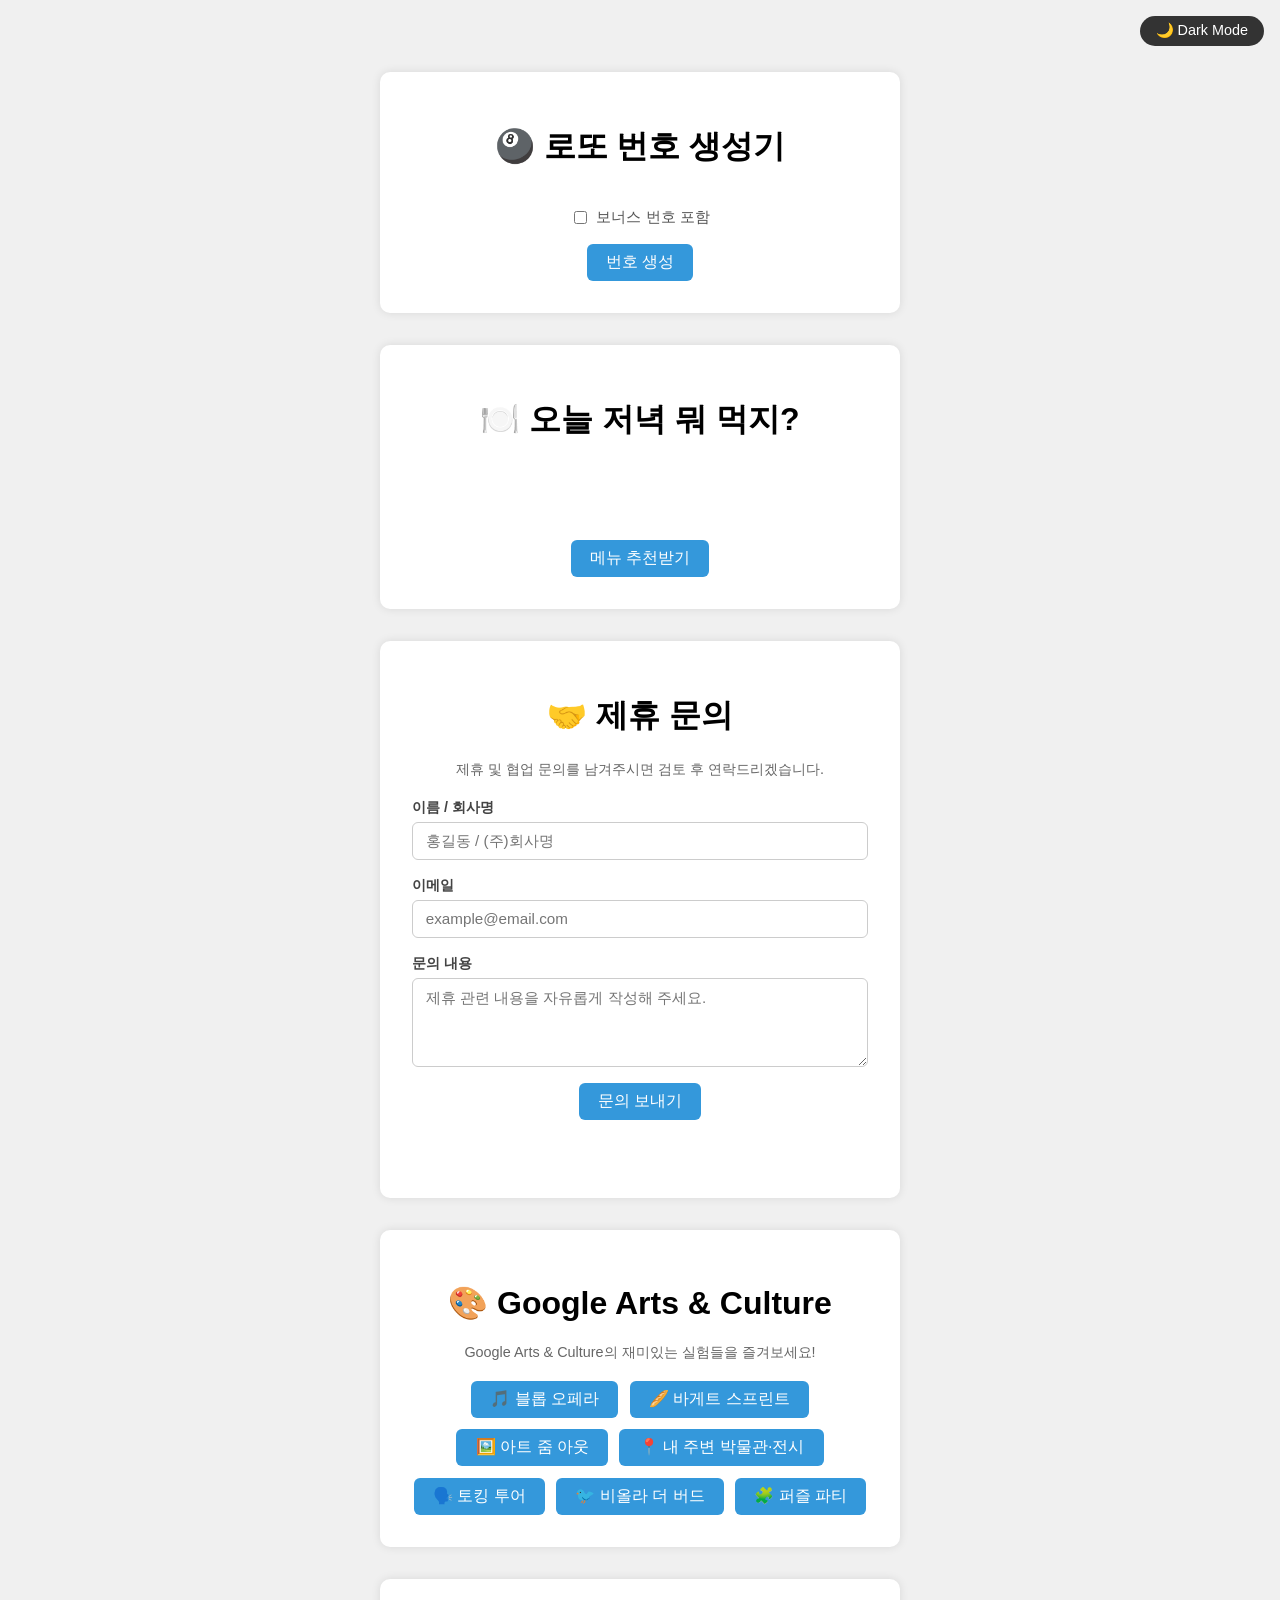
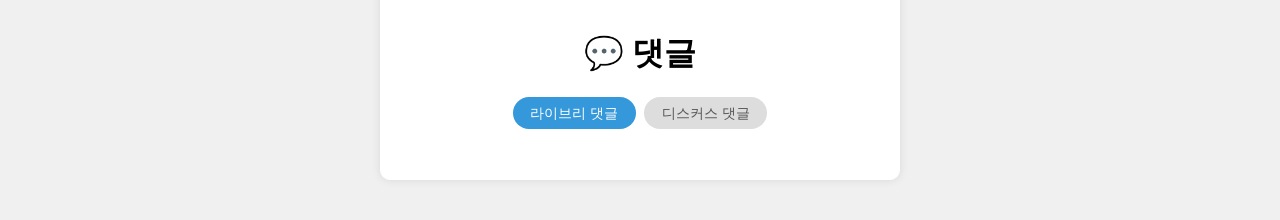
==== index.html @ 6f11881c "Update page title to Fun And Fun Co-Authored-By: Claude Sonnet 4.6 <noreply@anthropic.com>" ====
<!DOCTYPE html>
<html lang="ko">
<head>
    <meta charset="UTF-8">
    <meta name="viewport" content="width=device-width, initial-scale=1.0">
    <title>Fun And Fun</title>
    <link rel="stylesheet" href="style.css">
</head>
<body>
    <button id="theme-toggle" class="theme-toggle">🌙 Dark Mode</button>
    <div class="page-wrapper">
        <!-- 로또 섹션 -->
        <div class="container">
            <h1>🎱 로또 번호 생성기</h1>
            <div id="lotto-sets"></div>
            <div class="bonus-option">
                <label>
                    <input type="checkbox" id="bonus-check"> 보너스 번호 포함
                </label>
            </div>
            <div class="controls">
                <button id="generate">번호 생성</button>
            </div>
        </div>

        <!-- 저녁 메뉴 섹션 -->
        <div class="container">
            <h1>🍽️ 오늘 저녁 뭐 먹지?</h1>
            <div id="menu-result" class="menu-result"></div>
            <div class="controls">
                <button id="recommend">메뉴 추천받기</button>
            </div>
        </div>

        <!-- 제휴 문의 섹션 -->
        <div class="container">
            <h1>🤝 제휴 문의</h1>
            <p class="form-desc">제휴 및 협업 문의를 남겨주시면 검토 후 연락드리겠습니다.</p>
            <form id="contact-form" action="https://formspree.io/f/xlgpogoq" method="POST">
                <div class="form-group">
                    <label for="name">이름 / 회사명</label>
                    <input type="text" id="name" name="name" placeholder="홍길동 / (주)회사명" required>
                </div>
                <div class="form-group">
                    <label for="email">이메일</label>
                    <input type="email" id="email" name="email" placeholder="example@email.com" required>
                </div>
                <div class="form-group">
                    <label for="message">문의 내용</label>
                    <textarea id="message" name="message" rows="4" placeholder="제휴 관련 내용을 자유롭게 작성해 주세요." required></textarea>
                </div>
                <div class="controls">
                    <button type="submit">문의 보내기</button>
                </div>
                <p id="form-status" class="form-status"></p>
            </form>
        </div>
        <!-- Google Arts & Culture 게임 섹션 -->
        <div class="container">
            <h1>🎨 Google Arts &amp; Culture</h1>
            <p class="form-desc">Google Arts &amp; Culture의 재미있는 실험들을 즐겨보세요!</p>
            <div class="controls arts-btns">
                <a href="https://artsandculture.google.com/experiment/blob-opera/AAHWrq360NcGbw?cp=e30." target="_blank" rel="noopener noreferrer">
                    <button>🎵 블롭 오페라</button>
                </a>
                <a href="https://artsandculture.google.com/experiment/ZQFQrRgrvmOImQ" target="_blank" rel="noopener noreferrer">
                    <button>🥖 바게트 스프린트</button>
                </a>
                <a href="https://artsandculture.google.com/art-zoom-out" target="_blank" rel="noopener noreferrer">
                    <button>🖼️ 아트 줌 아웃</button>
                </a>
                <a href="https://artsandculture.google.com/nearby" target="_blank" rel="noopener noreferrer">
                    <button>📍 내 주변 박물관·전시</button>
                </a>
                <a href="https://artsandculture.google.com/experiment/8AGlfzgsYmBeIA" target="_blank" rel="noopener noreferrer">
                    <button>🗣️ 토킹 투어</button>
                </a>
                <a href="https://artsandculture.google.com/experiment/viola-the-bird/nAEJVwNkp-FnrQ" target="_blank" rel="noopener noreferrer">
                    <button>🐦 비올라 더 버드</button>
                </a>
                <a href="https://artsandculture.google.com/experiment/puzzle-party/EwGBPZlIzv0KRw" target="_blank" rel="noopener noreferrer">
                    <button>🧩 퍼즐 파티</button>
                </a>
            </div>
        </div>


        <!-- 댓글 섹션 -->
        <div class="container">
            <h1>💬 댓글</h1>
            <div class="comment-tabs">
                <button class="comment-tab active" data-tab="livere">라이브리 댓글</button>
                <button class="comment-tab" data-tab="disqus">디스커스 댓글</button>
            </div>
            <div id="comment-livere" class="comment-panel active">
                <livere-comment client-id="cJ4S4rWPXteyHJUcmcD8"></livere-comment>
            </div>
            <div id="comment-disqus" class="comment-panel">
                <div id="disqus_thread"></div>
            </div>
        </div>
    </div>
    <script src="main.js"></script>
    <script type="module" src="https://www.livere.org/livere-widget.js"></script>
    <script>
        (function() {
            var disqusLoaded = false;
            document.querySelectorAll('.comment-tab').forEach(function(tab) {
                tab.addEventListener('click', function() {
                    document.querySelectorAll('.comment-tab').forEach(function(t) { t.classList.remove('active'); });
                    document.querySelectorAll('.comment-panel').forEach(function(p) { p.classList.remove('active'); });
                    tab.classList.add('active');
                    document.getElementById('comment-' + tab.dataset.tab).classList.add('active');

                    if (tab.dataset.tab === 'disqus' && !disqusLoaded) {
                        disqusLoaded = true;
                        var d = document, s = d.createElement('script');
                        s.src = 'https://https-productbuilder-webservice1-pages-dev.disqus.com/embed.js';
                        s.setAttribute('data-timestamp', +new Date());
                        (d.head || d.body).appendChild(s);
                    }
                });
            });
        })();
    </script>
</body>
</html>
---- style.css ----
body {
    font-family: sans-serif;
    display: flex;
    justify-content: center;
    align-items: flex-start;
    min-height: 100vh;
    background-color: #f0f0f0;
    transition: background-color 0.3s, color 0.3s;
    padding: 2rem 1rem;
    box-sizing: border-box;
}

body.dark {
    background-color: #1a1a2e;
    color: #e0e0e0;
}

.page-wrapper {
    display: flex;
    flex-direction: column;
    gap: 2rem;
    width: 100%;
    max-width: 520px;
    margin-top: 2rem;
}

.container {
    text-align: center;
    background-color: white;
    padding: 2rem;
    border-radius: 10px;
    box-shadow: 0 0 10px rgba(0, 0, 0, 0.1);
    transition: background-color 0.3s, box-shadow 0.3s;
}

body.dark .container {
    background-color: #16213e;
    box-shadow: 0 0 10px rgba(0, 0, 0, 0.5);
}

body.dark h1 {
    color: #e0e0e0;
}

/* 로또 */
#lotto-sets {
    display: flex;
    flex-direction: column;
    gap: 0.8rem;
    margin: 1rem 0;
}

.lotto-row {
    display: flex;
    justify-content: center;
    align-items: center;
    gap: 0.5rem;
}

.lotto-label {
    font-size: 0.85rem;
    font-weight: bold;
    color: #888;
    width: 28px;
    text-align: right;
    flex-shrink: 0;
}

body.dark .lotto-label {
    color: #aaa;
}

.number {
    width: 40px;
    height: 40px;
    border-radius: 50%;
    background-color: #eee;
    display: flex;
    justify-content: center;
    align-items: center;
    font-size: 1rem;
    font-weight: bold;
    transition: background-color 0.3s, color 0.3s;
}

body.dark .number {
    background-color: #0f3460;
    color: #e0e0e0;
}

.bonus-option {
    margin: 0.8rem 0 0;
    font-size: 0.95rem;
    color: #555;
}

body.dark .bonus-option {
    color: #ccc;
}

.bonus-option label {
    cursor: pointer;
    display: flex;
    align-items: center;
    justify-content: center;
    gap: 0.4rem;
}

.number.bonus {
    background-color: #e74c3c;
    color: white;
    position: relative;
}

body.dark .number.bonus {
    background-color: #c0392b;
    color: white;
}

.bonus-label {
    font-size: 0.7rem;
    color: #e74c3c;
    font-weight: bold;
    margin: 0 0.2rem;
    align-self: center;
}

body.dark .bonus-label {
    color: #ff6b6b;
}

/* 메뉴 추천 */
.menu-result {
    margin: 1rem 0;
    min-height: 60px;
    display: flex;
    flex-direction: column;
    align-items: center;
    justify-content: center;
    gap: 0.4rem;
}

.menu-name {
    font-size: 1.8rem;
    font-weight: bold;
    color: #e74c3c;
}

body.dark .menu-name {
    color: #ff6b6b;
}

.menu-desc {
    font-size: 0.95rem;
    color: #666;
}

body.dark .menu-desc {
    color: #aaa;
}

.controls {
    margin-top: 1rem;
}

button {
    padding: 0.5rem 1.2rem;
    font-size: 1rem;
    cursor: pointer;
    border: none;
    border-radius: 6px;
    background-color: #3498db;
    color: white;
    transition: background-color 0.2s;
}

button:hover {
    background-color: #2980b9;
}

body.dark button {
    background-color: #0f3460;
}

body.dark button:hover {
    background-color: #1a5276;
}

/* 제휴 문의 폼 */
.form-desc {
    font-size: 0.9rem;
    color: #666;
    margin-bottom: 1.2rem;
}

body.dark .form-desc {
    color: #aaa;
}

.form-group {
    display: flex;
    flex-direction: column;
    text-align: left;
    margin-bottom: 1rem;
}

.form-group label {
    font-size: 0.9rem;
    font-weight: bold;
    margin-bottom: 0.3rem;
    color: #444;
}

body.dark .form-group label {
    color: #ccc;
}

.form-group input,
.form-group textarea {
    padding: 0.6rem 0.8rem;
    font-size: 0.95rem;
    border: 1px solid #ccc;
    border-radius: 6px;
    outline: none;
    transition: border-color 0.2s, background-color 0.3s, color 0.3s;
    background-color: #fff;
    color: #222;
    font-family: sans-serif;
    resize: vertical;
}

.form-group input:focus,
.form-group textarea:focus {
    border-color: #3498db;
}

body.dark .form-group input,
body.dark .form-group textarea {
    background-color: #0f3460;
    color: #e0e0e0;
    border-color: #1a5276;
}

body.dark .form-group input::placeholder,
body.dark .form-group textarea::placeholder {
    color: #7f8c8d;
}

.form-status {
    margin-top: 0.8rem;
    font-size: 0.9rem;
    min-height: 1.2rem;
}

.form-status.success {
    color: #27ae60;
}

.form-status.error {
    color: #e74c3c;
}

.theme-toggle {
    position: fixed;
    top: 1rem;
    right: 1rem;
    background-color: #333;
    color: #fff;
    border: none;
    border-radius: 20px;
    padding: 0.4rem 1rem;
    font-size: 0.9rem;
    cursor: pointer;
    transition: background-color 0.3s;
    z-index: 100;
}

body.dark .theme-toggle {
    background-color: #e0e0e0;
    color: #1a1a2e;
}

/* Arts & Culture 버튼 그룹 */
.arts-btns {
    display: flex;
    gap: 0.7rem;
    justify-content: center;
    flex-wrap: wrap;
}

/* 댓글 탭 */
.comment-tabs {
    display: flex;
    gap: 0.5rem;
    margin-bottom: 1.2rem;
    justify-content: center;
}

.comment-tab {
    background-color: #ddd;
    color: #555;
    border-radius: 20px;
    font-size: 0.9rem;
    padding: 0.4rem 1.1rem;
}

.comment-tab.active {
    background-color: #3498db;
    color: white;
}

.comment-tab:hover:not(.active) {
    background-color: #bbb;
}

body.dark .comment-tab {
    background-color: #0f3460;
    color: #aaa;
}

body.dark .comment-tab.active {
    background-color: #1a5276;
    color: white;
}

.comment-panel {
    display: none;
    text-align: left;
}

.comment-panel.active {
    display: block;
}
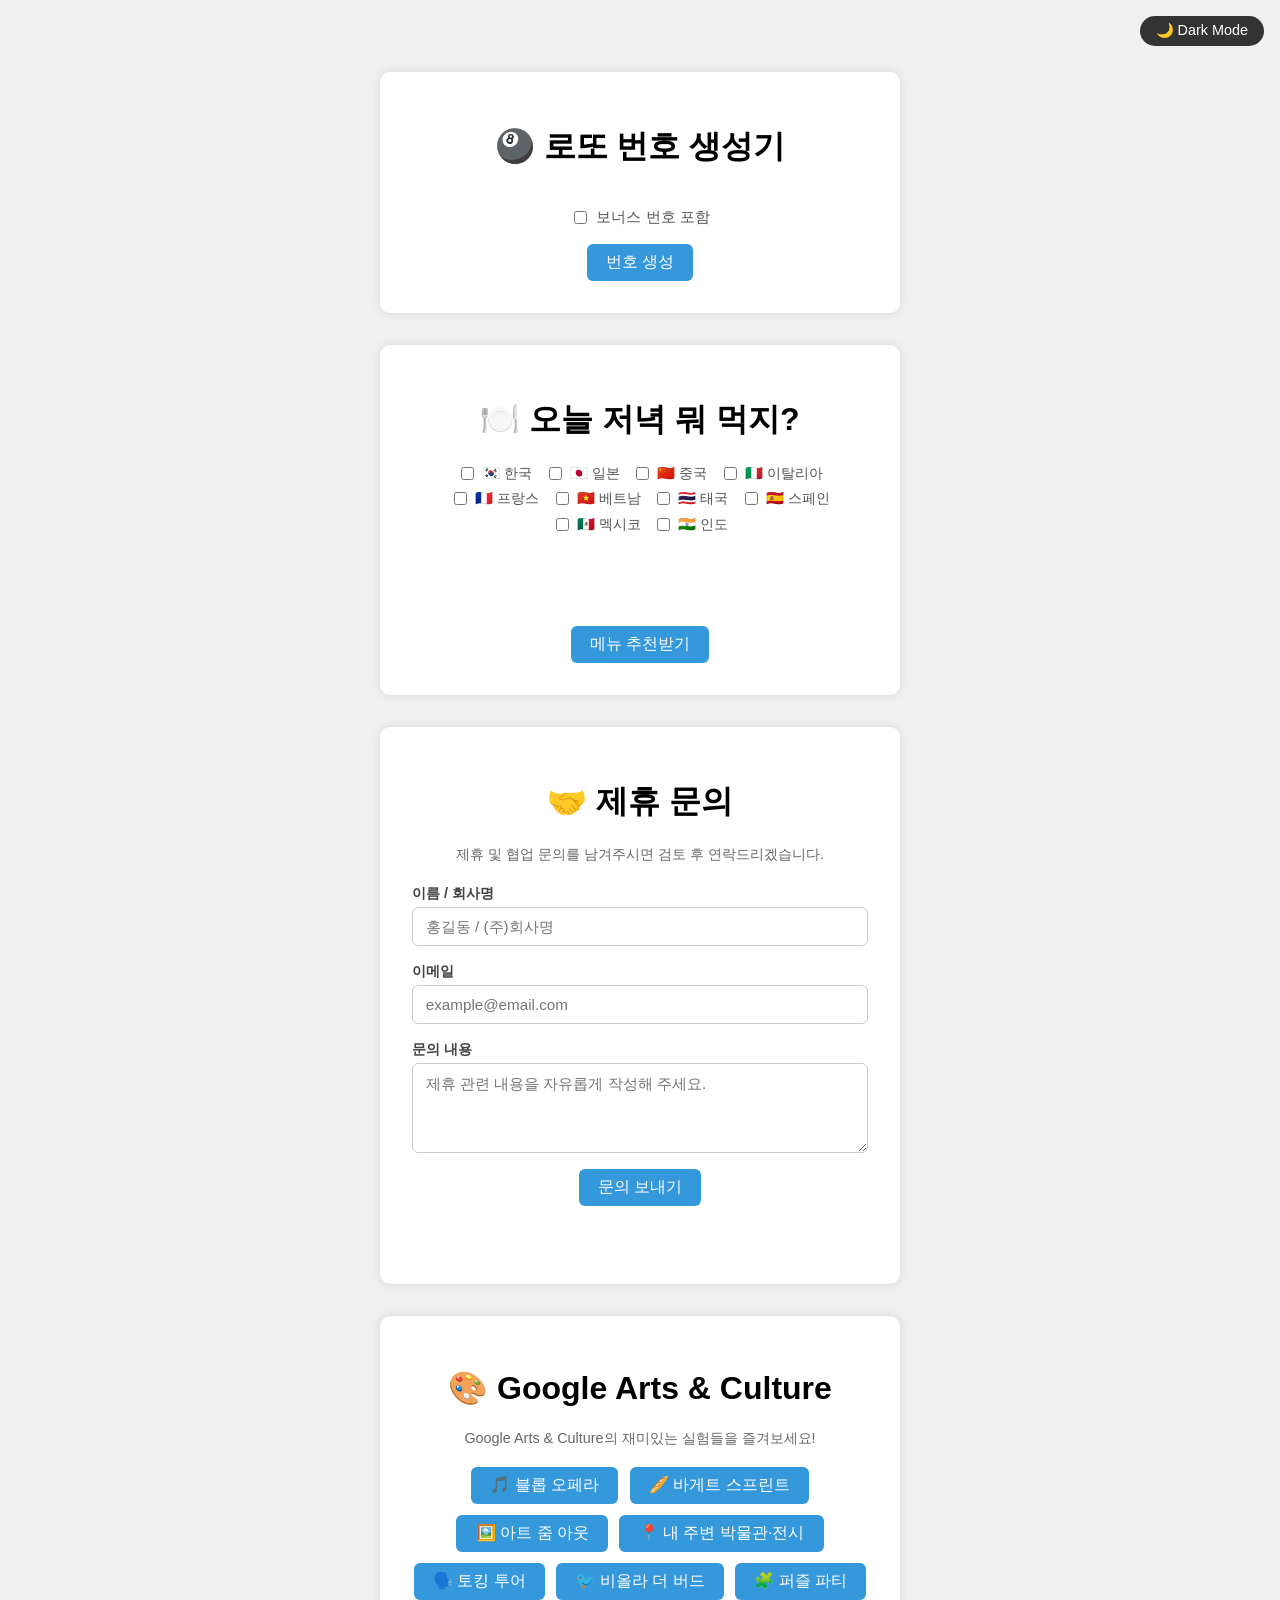
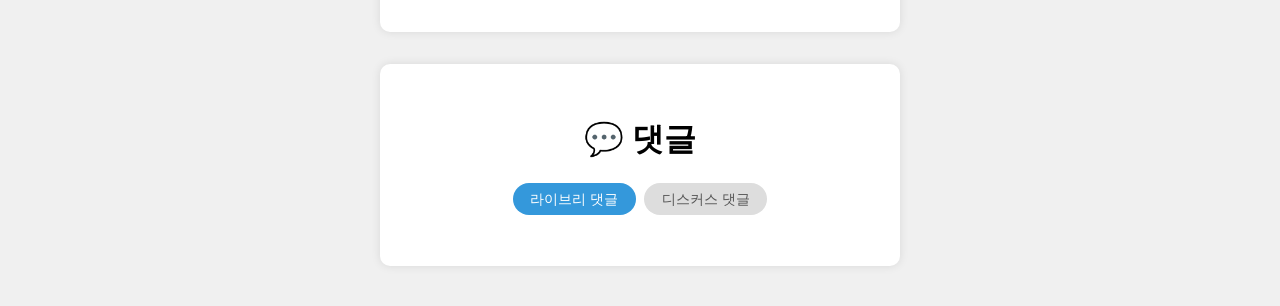
==== commit 87fc683b: "Add country filter checkboxes for menu recommendation using JSON data Co-Authored-By: Claude Sonnet " ====
--- a/index.html
+++ b/index.html
@@ -26,6 +26,18 @@
         <!-- 저녁 메뉴 섹션 -->
         <div class="container">
             <h1>🍽️ 오늘 저녁 뭐 먹지?</h1>
+            <div class="country-checkboxes">
+                <label><input type="checkbox" class="country-check" value="한국"> 🇰🇷 한국</label>
+                <label><input type="checkbox" class="country-check" value="일본"> 🇯🇵 일본</label>
+                <label><input type="checkbox" class="country-check" value="중국"> 🇨🇳 중국</label>
+                <label><input type="checkbox" class="country-check" value="이탈리아"> 🇮🇹 이탈리아</label>
+                <label><input type="checkbox" class="country-check" value="프랑스"> 🇫🇷 프랑스</label>
+                <label><input type="checkbox" class="country-check" value="베트남"> 🇻🇳 베트남</label>
+                <label><input type="checkbox" class="country-check" value="태국"> 🇹🇭 태국</label>
+                <label><input type="checkbox" class="country-check" value="스페인"> 🇪🇸 스페인</label>
+                <label><input type="checkbox" class="country-check" value="멕시코"> 🇲🇽 멕시코</label>
+                <label><input type="checkbox" class="country-check" value="인도"> 🇮🇳 인도</label>
+            </div>
             <div id="menu-result" class="menu-result"></div>
             <div class="controls">
                 <button id="recommend">메뉴 추천받기</button>
--- a/style.css
+++ b/style.css
@@ -127,6 +127,39 @@
 
 body.dark .bonus-label {
     color: #ff6b6b;
+}
+
+/* 국가 체크박스 */
+.country-checkboxes {
+    display: flex;
+    flex-wrap: wrap;
+    gap: 0.4rem 0.8rem;
+    justify-content: center;
+    margin-bottom: 1rem;
+}
+
+.country-checkboxes label {
+    font-size: 0.9rem;
+    cursor: pointer;
+    display: flex;
+    align-items: center;
+    gap: 0.3rem;
+    color: #555;
+}
+
+body.dark .country-checkboxes label {
+    color: #ccc;
+}
+
+.menu-country {
+    font-size: 0.85rem;
+    color: #888;
+    font-weight: bold;
+    letter-spacing: 0.05em;
+}
+
+body.dark .menu-country {
+    color: #aaa;
 }
 
 /* 메뉴 추천 */
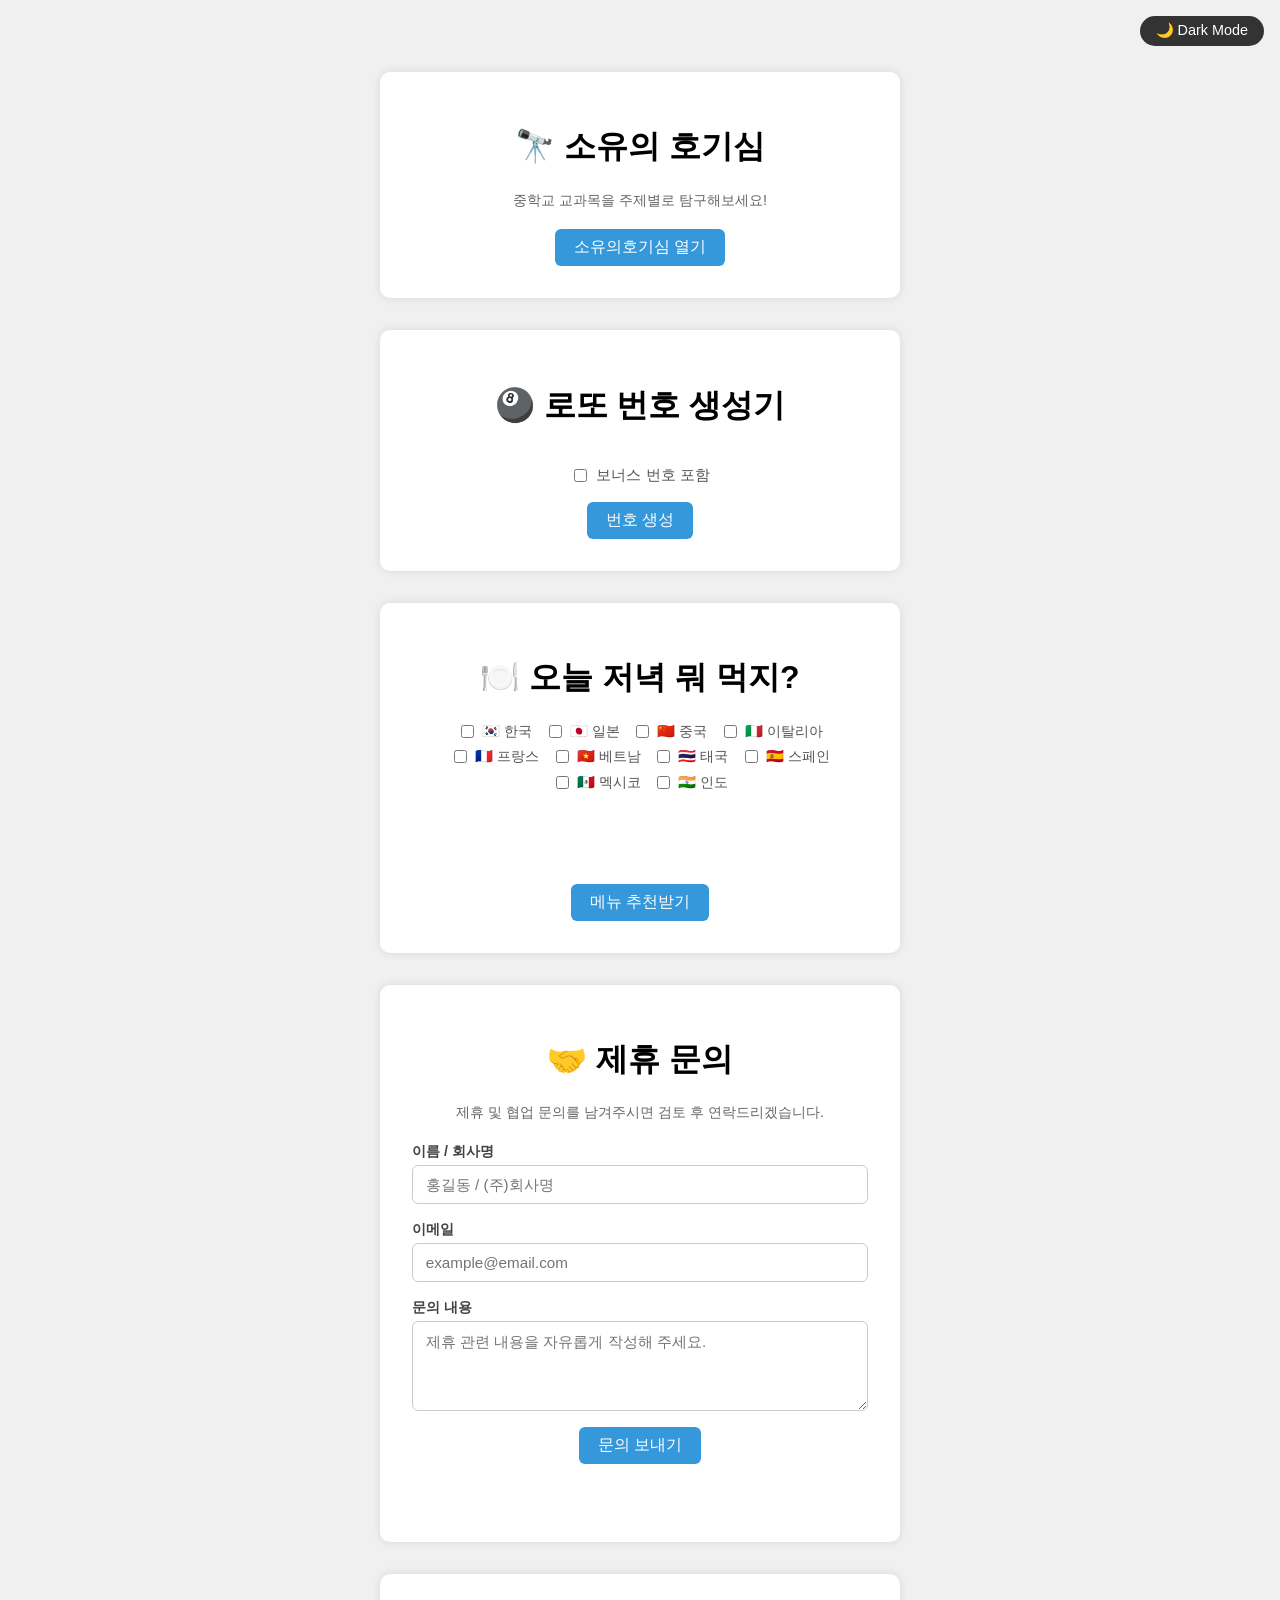
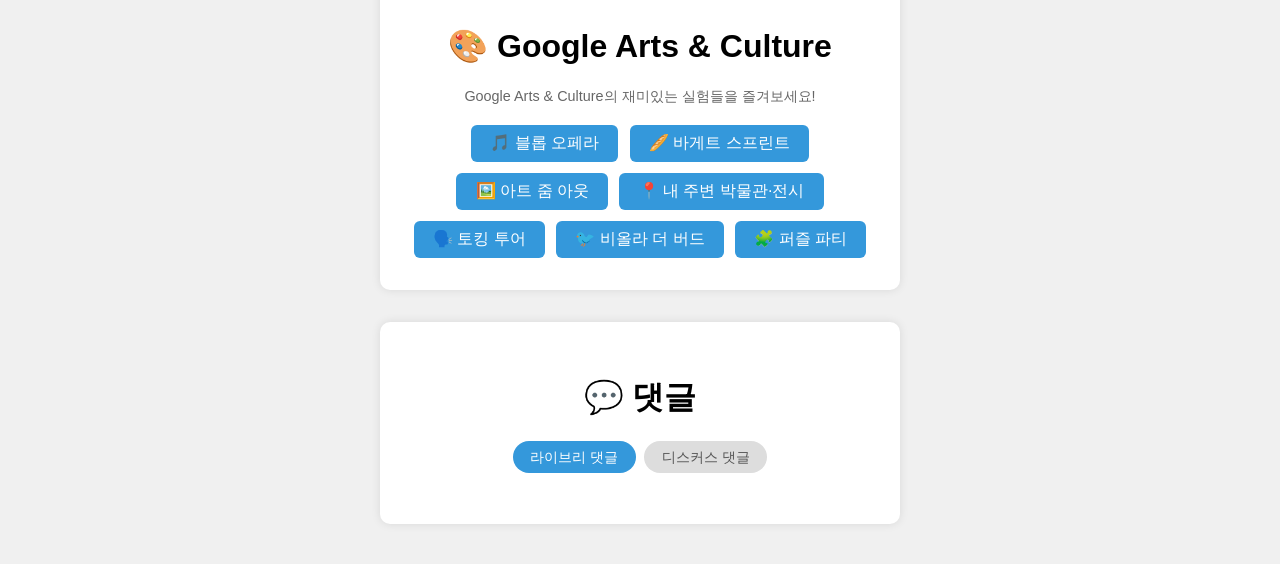
==== commit 506a6d4d: "Add 소유의호기심 learning page with subject category sidebar - Create sougohisim.html with left sidebar (m" ====
--- a/index.html
+++ b/index.html
@@ -9,6 +9,15 @@
 <body>
     <button id="theme-toggle" class="theme-toggle">🌙 Dark Mode</button>
     <div class="page-wrapper">
+
+        <!-- 소유의 호기심 섹션 -->
+        <div class="container">
+            <h1>🔭 소유의 호기심</h1>
+            <p class="form-desc">중학교 교과목을 주제별로 탐구해보세요!</p>
+            <div class="controls">
+                <a href="sougohisim.html"><button>소유의호기심 열기</button></a>
+            </div>
+        </div>
         <!-- 로또 섹션 -->
         <div class="container">
             <h1>🎱 로또 번호 생성기</h1>
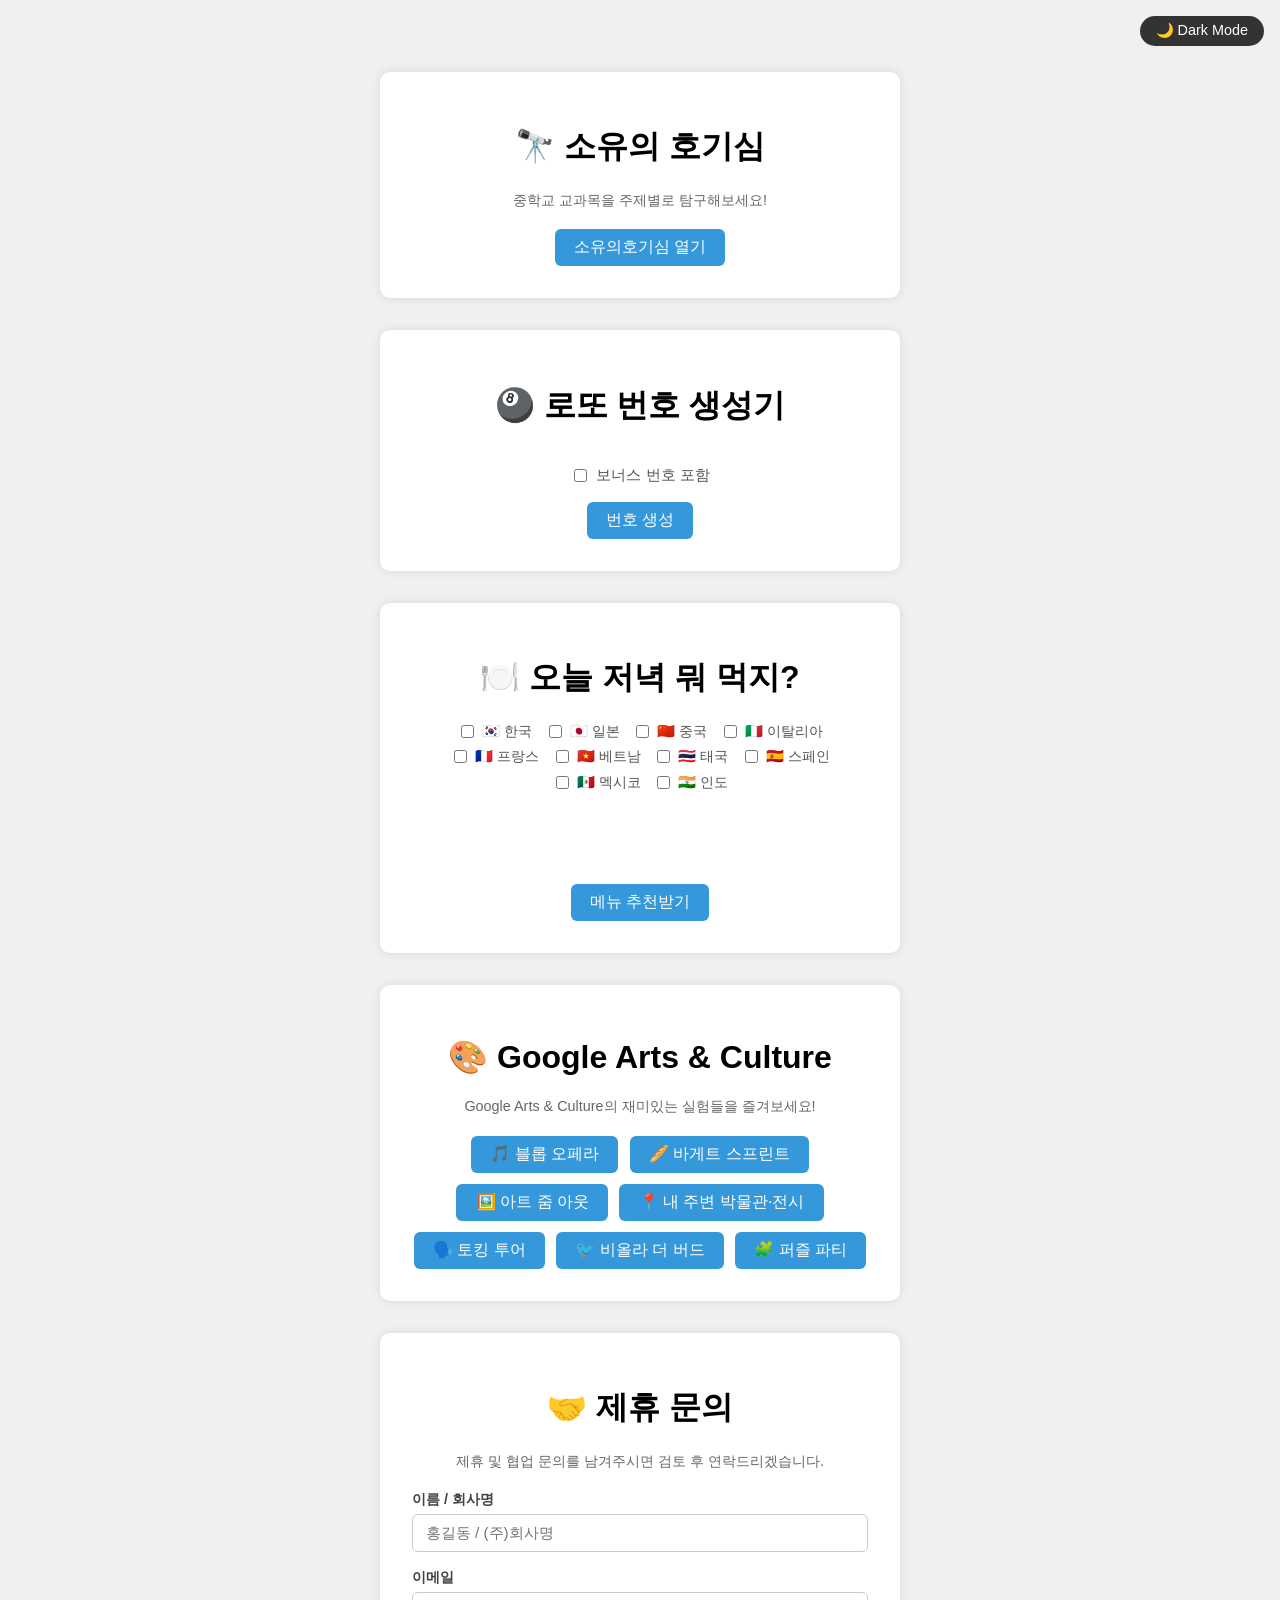
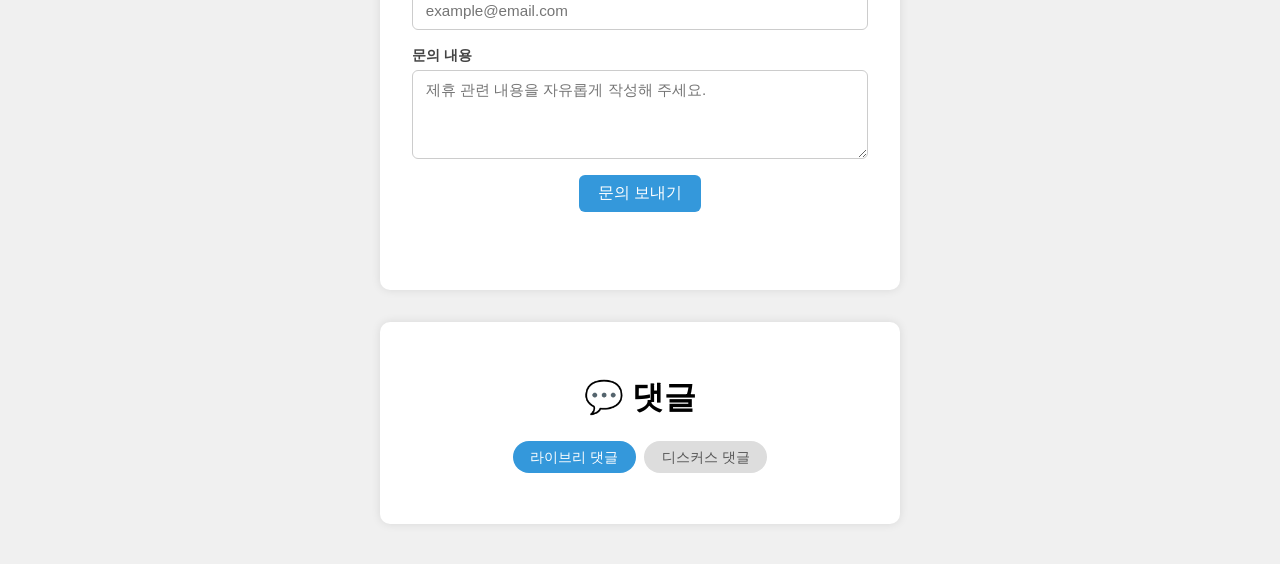
==== commit c4e3c67e: "Move Google Arts & Culture section above 제휴 문의 Co-Authored-By: Claude Sonnet 4.6 <noreply@anthropic." ====
--- a/index.html
+++ b/index.html
@@ -53,29 +53,6 @@
             </div>
         </div>
 
-        <!-- 제휴 문의 섹션 -->
-        <div class="container">
-            <h1>🤝 제휴 문의</h1>
-            <p class="form-desc">제휴 및 협업 문의를 남겨주시면 검토 후 연락드리겠습니다.</p>
-            <form id="contact-form" action="https://formspree.io/f/xlgpogoq" method="POST">
-                <div class="form-group">
-                    <label for="name">이름 / 회사명</label>
-                    <input type="text" id="name" name="name" placeholder="홍길동 / (주)회사명" required>
-                </div>
-                <div class="form-group">
-                    <label for="email">이메일</label>
-                    <input type="email" id="email" name="email" placeholder="example@email.com" required>
-                </div>
-                <div class="form-group">
-                    <label for="message">문의 내용</label>
-                    <textarea id="message" name="message" rows="4" placeholder="제휴 관련 내용을 자유롭게 작성해 주세요." required></textarea>
-                </div>
-                <div class="controls">
-                    <button type="submit">문의 보내기</button>
-                </div>
-                <p id="form-status" class="form-status"></p>
-            </form>
-        </div>
         <!-- Google Arts & Culture 게임 섹션 -->
         <div class="container">
             <h1>🎨 Google Arts &amp; Culture</h1>
@@ -103,6 +80,30 @@
                     <button>🧩 퍼즐 파티</button>
                 </a>
             </div>
+        </div>
+
+        <!-- 제휴 문의 섹션 -->
+        <div class="container">
+            <h1>🤝 제휴 문의</h1>
+            <p class="form-desc">제휴 및 협업 문의를 남겨주시면 검토 후 연락드리겠습니다.</p>
+            <form id="contact-form" action="https://formspree.io/f/xlgpogoq" method="POST">
+                <div class="form-group">
+                    <label for="name">이름 / 회사명</label>
+                    <input type="text" id="name" name="name" placeholder="홍길동 / (주)회사명" required>
+                </div>
+                <div class="form-group">
+                    <label for="email">이메일</label>
+                    <input type="email" id="email" name="email" placeholder="example@email.com" required>
+                </div>
+                <div class="form-group">
+                    <label for="message">문의 내용</label>
+                    <textarea id="message" name="message" rows="4" placeholder="제휴 관련 내용을 자유롭게 작성해 주세요." required></textarea>
+                </div>
+                <div class="controls">
+                    <button type="submit">문의 보내기</button>
+                </div>
+                <p id="form-status" class="form-status"></p>
+            </form>
         </div>
 
 
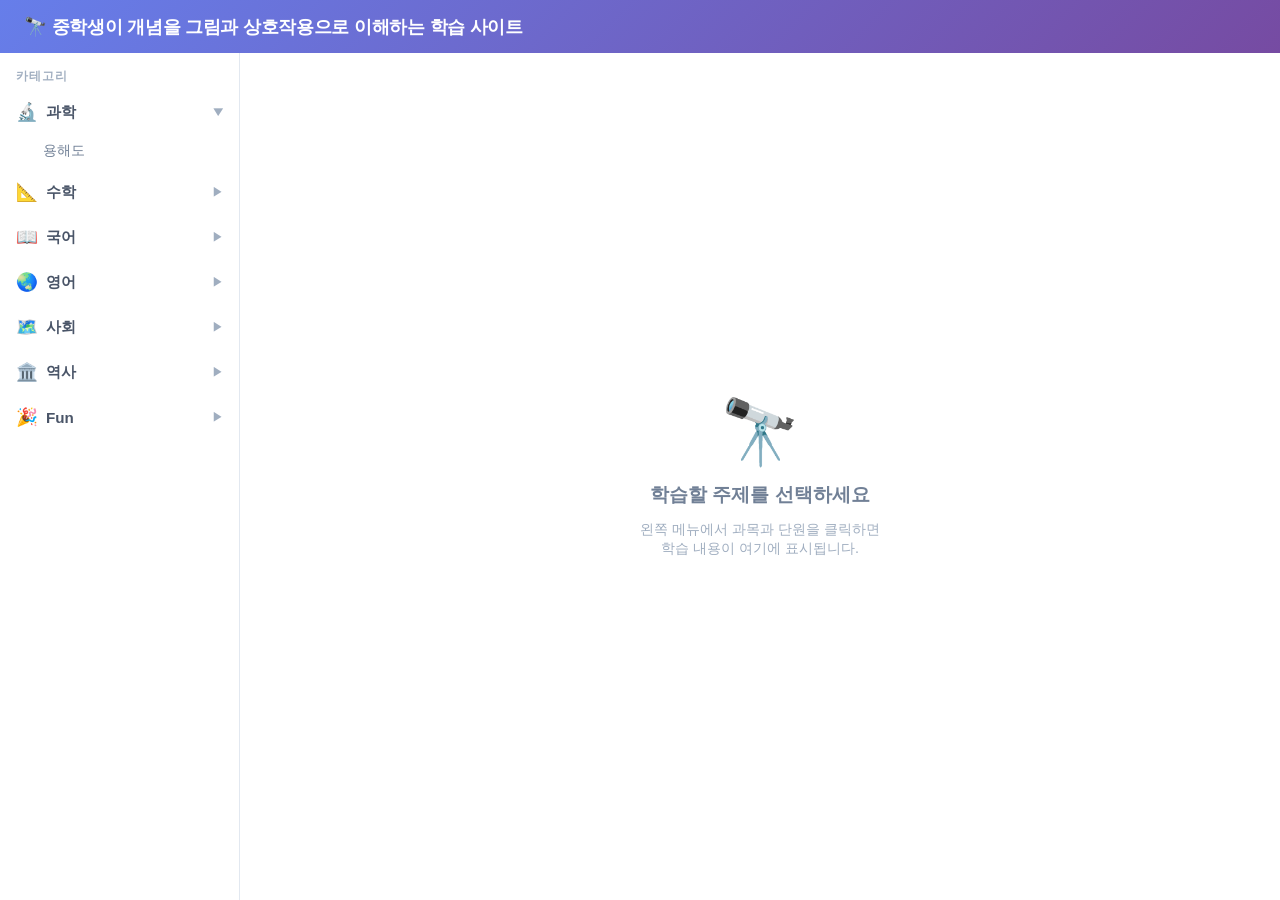
==== commit c48fc9bf: "Restructure: make sougohisim the new index with fun submenu - Rename sougohisim.html → index.html as" ====
--- a/index.html
+++ b/index.html
@@ -3,147 +3,380 @@
 <head>
     <meta charset="UTF-8">
     <meta name="viewport" content="width=device-width, initial-scale=1.0">
-    <title>Fun And Fun</title>
-    <link rel="stylesheet" href="style.css">
+    <title>중학생이 개념을 그림과 상호작용으로 이해하는 학습 사이트</title>
+    <style>
+        * { box-sizing: border-box; margin: 0; padding: 0; }
+
+        body {
+            font-family: 'Segoe UI', Tahoma, Geneva, Verdana, sans-serif;
+            background: #f0f4f8;
+            color: #2d3748;
+            height: 100vh;
+            display: flex;
+            flex-direction: column;
+        }
+
+        header {
+            background: linear-gradient(135deg, #667eea, #764ba2);
+            color: white;
+            padding: 14px 24px;
+            display: flex;
+            align-items: center;
+            gap: 16px;
+            box-shadow: 0 2px 8px rgba(0,0,0,0.2);
+            flex-shrink: 0;
+        }
+
+        header h1 {
+            font-size: 1.15rem;
+            font-weight: 700;
+            letter-spacing: -0.3px;
+        }
+
+        .main-layout {
+            display: flex;
+            flex: 1;
+            overflow: hidden;
+        }
+
+        /* 좌측 사이드바 */
+        .sidebar {
+            width: 240px;
+            min-width: 200px;
+            background: #fff;
+            border-right: 1px solid #e2e8f0;
+            overflow-y: auto;
+            padding: 16px 0;
+        }
+
+        .sidebar-title {
+            font-size: 0.72rem;
+            font-weight: 700;
+            text-transform: uppercase;
+            letter-spacing: 1px;
+            color: #a0aec0;
+            padding: 0 16px 8px;
+        }
+
+        .subject-group {
+            margin-bottom: 4px;
+        }
+
+        .subject-header {
+            display: flex;
+            align-items: center;
+            gap: 8px;
+            padding: 10px 16px;
+            cursor: pointer;
+            font-weight: 600;
+            font-size: 0.95rem;
+            color: #4a5568;
+            transition: background 0.15s;
+            user-select: none;
+        }
+        .subject-header:hover { background: #f7fafc; }
+
+        .subject-header .icon { font-size: 1.1rem; }
+
+        .subject-header .arrow {
+            margin-left: auto;
+            font-size: 0.7rem;
+            color: #a0aec0;
+            transition: transform 0.2s;
+        }
+        .subject-group.open .arrow { transform: rotate(90deg); }
+
+        .topic-list {
+            display: none;
+            padding-left: 0;
+        }
+        .subject-group.open .topic-list { display: block; }
+
+        .topic-item {
+            display: block;
+            padding: 8px 16px 8px 40px;
+            font-size: 0.88rem;
+            color: #718096;
+            cursor: pointer;
+            transition: background 0.15s, color 0.15s;
+            border-left: 3px solid transparent;
+            text-decoration: none;
+        }
+        .topic-item:hover { background: #ebf4ff; color: #3182ce; }
+        .topic-item.active {
+            background: #ebf4ff;
+            color: #2b6cb0;
+            border-left-color: #3182ce;
+            font-weight: 600;
+        }
+
+        /* 우측 콘텐츠 영역 */
+        .content-area {
+            flex: 1;
+            display: flex;
+            flex-direction: column;
+            overflow: hidden;
+        }
+
+        .content-header {
+            background: white;
+            border-bottom: 1px solid #e2e8f0;
+            padding: 12px 24px;
+            display: flex;
+            align-items: center;
+            gap: 8px;
+        }
+
+        .breadcrumb {
+            font-size: 0.85rem;
+            color: #718096;
+        }
+        .breadcrumb span { color: #a0aec0; margin: 0 6px; }
+        .breadcrumb strong { color: #2d3748; }
+
+        .content-frame-wrap {
+            flex: 1;
+            background: white;
+            overflow: hidden;
+        }
+
+        #content-iframe {
+            width: 100%;
+            height: 100%;
+            border: none;
+            display: block;
+        }
+
+        .welcome-screen {
+            display: flex;
+            flex-direction: column;
+            align-items: center;
+            justify-content: center;
+            height: 100%;
+            color: #a0aec0;
+            text-align: center;
+            gap: 12px;
+        }
+        .welcome-screen .big-icon { font-size: 4rem; }
+        .welcome-screen h2 { font-size: 1.2rem; color: #718096; font-weight: 600; }
+        .welcome-screen p { font-size: 0.9rem; }
+
+        /* 스크롤바 스타일 */
+        .sidebar::-webkit-scrollbar { width: 4px; }
+        .sidebar::-webkit-scrollbar-thumb { background: #cbd5e0; border-radius: 4px; }
+
+        /* 모바일 반응형 */
+        @media (max-width: 640px) {
+            body { height: auto; min-height: 100vh; }
+
+            header h1 { font-size: 0.95rem; }
+
+            .main-layout {
+                flex-direction: column;
+                overflow: visible;
+            }
+
+            .sidebar {
+                width: 100%;
+                min-width: unset;
+                border-right: none;
+                border-bottom: 1px solid #e2e8f0;
+                padding: 8px 0;
+                overflow-y: visible;
+            }
+
+            .sidebar-title { padding: 6px 12px 4px; }
+
+            .subject-group { margin-bottom: 0; }
+
+            .subject-header {
+                padding: 8px 12px;
+                font-size: 0.9rem;
+            }
+
+            .topic-item {
+                padding: 7px 12px 7px 32px;
+                font-size: 0.85rem;
+            }
+
+            .content-area { overflow: visible; }
+
+            .content-frame-wrap {
+                overflow: visible;
+                height: auto;
+            }
+
+            #content-iframe {
+                height: 70vh;
+                min-height: 400px;
+            }
+
+            .welcome-screen { padding: 40px 16px; height: auto; }
+        }
+    </style>
 </head>
 <body>
-    <button id="theme-toggle" class="theme-toggle">🌙 Dark Mode</button>
-    <div class="page-wrapper">
-
-        <!-- 소유의 호기심 섹션 -->
-        <div class="container">
-            <h1>🔭 소유의 호기심</h1>
-            <p class="form-desc">중학교 교과목을 주제별로 탐구해보세요!</p>
-            <div class="controls">
-                <a href="sougohisim.html"><button>소유의호기심 열기</button></a>
-            </div>
-        </div>
-        <!-- 로또 섹션 -->
-        <div class="container">
-            <h1>🎱 로또 번호 생성기</h1>
-            <div id="lotto-sets"></div>
-            <div class="bonus-option">
-                <label>
-                    <input type="checkbox" id="bonus-check"> 보너스 번호 포함
-                </label>
-            </div>
-            <div class="controls">
-                <button id="generate">번호 생성</button>
-            </div>
-        </div>
-
-        <!-- 저녁 메뉴 섹션 -->
-        <div class="container">
-            <h1>🍽️ 오늘 저녁 뭐 먹지?</h1>
-            <div class="country-checkboxes">
-                <label><input type="checkbox" class="country-check" value="한국"> 🇰🇷 한국</label>
-                <label><input type="checkbox" class="country-check" value="일본"> 🇯🇵 일본</label>
-                <label><input type="checkbox" class="country-check" value="중국"> 🇨🇳 중국</label>
-                <label><input type="checkbox" class="country-check" value="이탈리아"> 🇮🇹 이탈리아</label>
-                <label><input type="checkbox" class="country-check" value="프랑스"> 🇫🇷 프랑스</label>
-                <label><input type="checkbox" class="country-check" value="베트남"> 🇻🇳 베트남</label>
-                <label><input type="checkbox" class="country-check" value="태국"> 🇹🇭 태국</label>
-                <label><input type="checkbox" class="country-check" value="스페인"> 🇪🇸 스페인</label>
-                <label><input type="checkbox" class="country-check" value="멕시코"> 🇲🇽 멕시코</label>
-                <label><input type="checkbox" class="country-check" value="인도"> 🇮🇳 인도</label>
-            </div>
-            <div id="menu-result" class="menu-result"></div>
-            <div class="controls">
-                <button id="recommend">메뉴 추천받기</button>
-            </div>
-        </div>
-
-        <!-- Google Arts & Culture 게임 섹션 -->
-        <div class="container">
-            <h1>🎨 Google Arts &amp; Culture</h1>
-            <p class="form-desc">Google Arts &amp; Culture의 재미있는 실험들을 즐겨보세요!</p>
-            <div class="controls arts-btns">
-                <a href="https://artsandculture.google.com/experiment/blob-opera/AAHWrq360NcGbw?cp=e30." target="_blank" rel="noopener noreferrer">
-                    <button>🎵 블롭 오페라</button>
-                </a>
-                <a href="https://artsandculture.google.com/experiment/ZQFQrRgrvmOImQ" target="_blank" rel="noopener noreferrer">
-                    <button>🥖 바게트 스프린트</button>
-                </a>
-                <a href="https://artsandculture.google.com/art-zoom-out" target="_blank" rel="noopener noreferrer">
-                    <button>🖼️ 아트 줌 아웃</button>
-                </a>
-                <a href="https://artsandculture.google.com/nearby" target="_blank" rel="noopener noreferrer">
-                    <button>📍 내 주변 박물관·전시</button>
-                </a>
-                <a href="https://artsandculture.google.com/experiment/8AGlfzgsYmBeIA" target="_blank" rel="noopener noreferrer">
-                    <button>🗣️ 토킹 투어</button>
-                </a>
-                <a href="https://artsandculture.google.com/experiment/viola-the-bird/nAEJVwNkp-FnrQ" target="_blank" rel="noopener noreferrer">
-                    <button>🐦 비올라 더 버드</button>
-                </a>
-                <a href="https://artsandculture.google.com/experiment/puzzle-party/EwGBPZlIzv0KRw" target="_blank" rel="noopener noreferrer">
-                    <button>🧩 퍼즐 파티</button>
-                </a>
-            </div>
-        </div>
-
-        <!-- 제휴 문의 섹션 -->
-        <div class="container">
-            <h1>🤝 제휴 문의</h1>
-            <p class="form-desc">제휴 및 협업 문의를 남겨주시면 검토 후 연락드리겠습니다.</p>
-            <form id="contact-form" action="https://formspree.io/f/xlgpogoq" method="POST">
-                <div class="form-group">
-                    <label for="name">이름 / 회사명</label>
-                    <input type="text" id="name" name="name" placeholder="홍길동 / (주)회사명" required>
-                </div>
-                <div class="form-group">
-                    <label for="email">이메일</label>
-                    <input type="email" id="email" name="email" placeholder="example@email.com" required>
-                </div>
-                <div class="form-group">
-                    <label for="message">문의 내용</label>
-                    <textarea id="message" name="message" rows="4" placeholder="제휴 관련 내용을 자유롭게 작성해 주세요." required></textarea>
-                </div>
-                <div class="controls">
-                    <button type="submit">문의 보내기</button>
-                </div>
-                <p id="form-status" class="form-status"></p>
-            </form>
-        </div>
-
-
-        <!-- 댓글 섹션 -->
-        <div class="container">
-            <h1>💬 댓글</h1>
-            <div class="comment-tabs">
-                <button class="comment-tab active" data-tab="livere">라이브리 댓글</button>
-                <button class="comment-tab" data-tab="disqus">디스커스 댓글</button>
-            </div>
-            <div id="comment-livere" class="comment-panel active">
-                <livere-comment client-id="cJ4S4rWPXteyHJUcmcD8"></livere-comment>
-            </div>
-            <div id="comment-disqus" class="comment-panel">
-                <div id="disqus_thread"></div>
-            </div>
+
+<header>
+    <h1>🔭 중학생이 개념을 그림과 상호작용으로 이해하는 학습 사이트</h1>
+</header>
+
+<div class="main-layout">
+
+    <!-- 좌측: 과목 카테고리 -->
+    <nav class="sidebar">
+        <div class="sidebar-title">카테고리</div>
+
+        <!-- 과학 -->
+        <div class="subject-group open" id="group-science">
+            <div class="subject-header" onclick="toggleGroup('group-science')">
+                <span class="icon">🔬</span> 과학
+                <span class="arrow">▶</span>
+            </div>
+            <div class="topic-list">
+                <a class="topic-item" href="#" data-src="souhogisim/science-1-solubility.html" data-subject="과학" data-topic="용해도">용해도</a>
+            </div>
+        </div>
+
+        <!-- 수학 -->
+        <div class="subject-group" id="group-math">
+            <div class="subject-header" onclick="toggleGroup('group-math')">
+                <span class="icon">📐</span> 수학
+                <span class="arrow">▶</span>
+            </div>
+            <div class="topic-list">
+                <a class="topic-item coming-soon" href="#" data-subject="수학" data-topic="방정식">방정식 (준비 중)</a>
+                <a class="topic-item coming-soon" href="#" data-subject="수학" data-topic="함수">함수 (준비 중)</a>
+            </div>
+        </div>
+
+        <!-- 국어 -->
+        <div class="subject-group" id="group-korean">
+            <div class="subject-header" onclick="toggleGroup('group-korean')">
+                <span class="icon">📖</span> 국어
+                <span class="arrow">▶</span>
+            </div>
+            <div class="topic-list">
+                <a class="topic-item coming-soon" href="#" data-subject="국어" data-topic="문학">문학 (준비 중)</a>
+                <a class="topic-item coming-soon" href="#" data-subject="국어" data-topic="문법">문법 (준비 중)</a>
+            </div>
+        </div>
+
+        <!-- 영어 -->
+        <div class="subject-group" id="group-english">
+            <div class="subject-header" onclick="toggleGroup('group-english')">
+                <span class="icon">🌏</span> 영어
+                <span class="arrow">▶</span>
+            </div>
+            <div class="topic-list">
+                <a class="topic-item coming-soon" href="#" data-subject="영어" data-topic="문법">문법 (준비 중)</a>
+            </div>
+        </div>
+
+        <!-- 사회 -->
+        <div class="subject-group" id="group-social">
+            <div class="subject-header" onclick="toggleGroup('group-social')">
+                <span class="icon">🗺️</span> 사회
+                <span class="arrow">▶</span>
+            </div>
+            <div class="topic-list">
+                <a class="topic-item coming-soon" href="#" data-subject="사회" data-topic="지리">지리 (준비 중)</a>
+            </div>
+        </div>
+
+        <!-- 역사 -->
+        <div class="subject-group" id="group-history">
+            <div class="subject-header" onclick="toggleGroup('group-history')">
+                <span class="icon">🏛️</span> 역사
+                <span class="arrow">▶</span>
+            </div>
+            <div class="topic-list">
+                <a class="topic-item coming-soon" href="#" data-subject="역사" data-topic="근현대사">근현대사 (준비 중)</a>
+            </div>
+        </div>
+
+        <!-- Fun -->
+        <div class="subject-group" id="group-fun">
+            <div class="subject-header" onclick="toggleGroup('group-fun')">
+                <span class="icon">🎉</span> Fun
+                <span class="arrow">▶</span>
+            </div>
+            <div class="topic-list">
+                <a class="topic-item" href="#" data-src="fun.html#lotto" data-subject="Fun" data-topic="로또 번호 생성기">🎱 로또 번호 생성기</a>
+                <a class="topic-item" href="#" data-src="fun.html#menu" data-subject="Fun" data-topic="오늘 저녁 뭐 먹지?">🍽️ 오늘 저녁 뭐 먹지?</a>
+                <a class="topic-item" href="#" data-src="fun.html#arts" data-subject="Fun" data-topic="Google Arts &amp; Culture">🎨 Google Arts &amp; Culture</a>
+                <a class="topic-item" href="#" data-src="fun.html#contact" data-subject="Fun" data-topic="제휴 문의">🤝 제휴 문의</a>
+                <a class="topic-item" href="#" data-src="fun.html#comments" data-subject="Fun" data-topic="댓글">💬 댓글</a>
+            </div>
+        </div>
+
+    </nav>
+
+    <!-- 우측: 콘텐츠 -->
+    <div class="content-area">
+        <div class="content-header" id="breadcrumb-bar" style="display:none">
+            <div class="breadcrumb">
+                <span id="bc-subject"></span>
+                <span>›</span>
+                <strong id="bc-topic"></strong>
+            </div>
+        </div>
+
+        <div class="content-frame-wrap">
+            <div class="welcome-screen" id="welcome-screen">
+                <div class="big-icon">🔭</div>
+                <h2>학습할 주제를 선택하세요</h2>
+                <p id="welcome-hint">왼쪽 메뉴에서 과목과 단원을 클릭하면<br>학습 내용이 여기에 표시됩니다.</p>
+            </div>
+            <iframe id="content-iframe" style="display:none" title="학습 콘텐츠"></iframe>
         </div>
     </div>
-    <script src="main.js"></script>
-    <script type="module" src="https://www.livere.org/livere-widget.js"></script>
-    <script>
-        (function() {
-            var disqusLoaded = false;
-            document.querySelectorAll('.comment-tab').forEach(function(tab) {
-                tab.addEventListener('click', function() {
-                    document.querySelectorAll('.comment-tab').forEach(function(t) { t.classList.remove('active'); });
-                    document.querySelectorAll('.comment-panel').forEach(function(p) { p.classList.remove('active'); });
-                    tab.classList.add('active');
-                    document.getElementById('comment-' + tab.dataset.tab).classList.add('active');
-
-                    if (tab.dataset.tab === 'disqus' && !disqusLoaded) {
-                        disqusLoaded = true;
-                        var d = document, s = d.createElement('script');
-                        s.src = 'https://https-productbuilder-webservice1-pages-dev.disqus.com/embed.js';
-                        s.setAttribute('data-timestamp', +new Date());
-                        (d.head || d.body).appendChild(s);
-                    }
-                });
-            });
-        })();
-    </script>
+
+</div>
+
+<script>
+    function toggleGroup(id) {
+        const group = document.getElementById(id);
+        group.classList.toggle('open');
+    }
+
+    document.querySelectorAll('.topic-item:not(.coming-soon)').forEach(function(item) {
+        item.addEventListener('click', function(e) {
+            e.preventDefault();
+            const src = this.dataset.src;
+            const subject = this.dataset.subject;
+            const topic = this.dataset.topic;
+
+            // 활성 표시
+            document.querySelectorAll('.topic-item').forEach(function(t) { t.classList.remove('active'); });
+            this.classList.add('active');
+
+            // 브레드크럼
+            document.getElementById('bc-subject').textContent = subject;
+            document.getElementById('bc-topic').textContent = topic;
+            document.getElementById('breadcrumb-bar').style.display = 'flex';
+
+            // iframe 로드
+            const iframe = document.getElementById('content-iframe');
+            const welcome = document.getElementById('welcome-screen');
+            iframe.src = src;
+            iframe.style.display = 'block';
+            welcome.style.display = 'none';
+        });
+    });
+
+    document.querySelectorAll('.topic-item.coming-soon').forEach(function(item) {
+        item.addEventListener('click', function(e) {
+            e.preventDefault();
+        });
+    });
+
+    // 모바일 환영 문구 변경
+    if (window.matchMedia('(max-width: 640px)').matches) {
+        var hint = document.getElementById('welcome-hint');
+        if (hint) hint.innerHTML = '위쪽 메뉴에서 과목과 단원을 클릭하면<br>학습 내용이 여기에 표시됩니다.';
+    }
+</script>
+
 </body>
 </html>
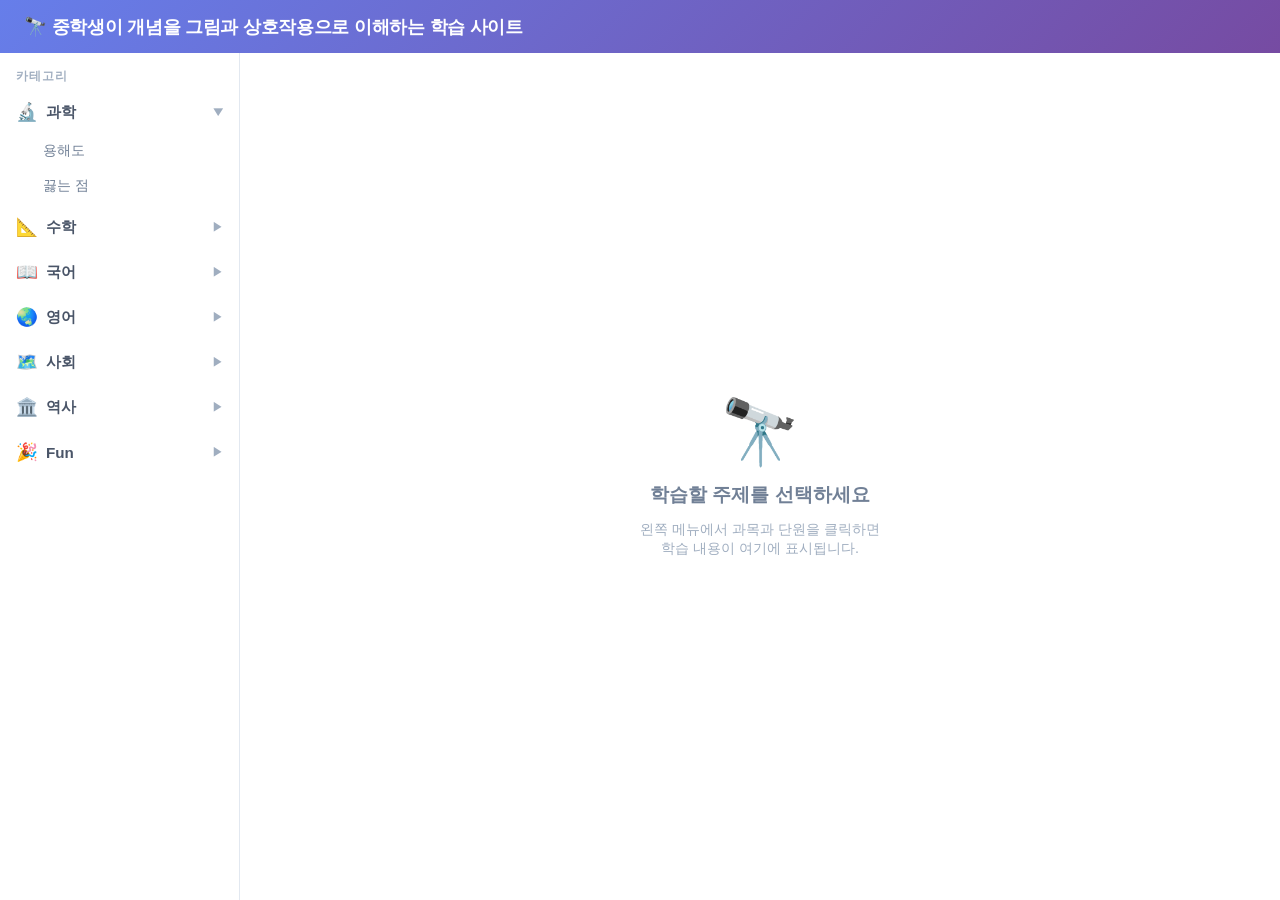
==== commit 14379e42: "Add 끓는 점 to science category in sidebar Co-Authored-By: Claude Sonnet 4.6 <noreply@anthropic.com>" ====
--- a/index.html
+++ b/index.html
@@ -235,6 +235,7 @@
             </div>
             <div class="topic-list">
                 <a class="topic-item" href="#" data-src="souhogisim/science-1-solubility.html" data-subject="과학" data-topic="용해도">용해도</a>
+                <a class="topic-item" href="#" data-src="souhogisim/science-2-boiling-point.html" data-subject="과학" data-topic="끓는 점">끓는 점</a>
             </div>
         </div>
 
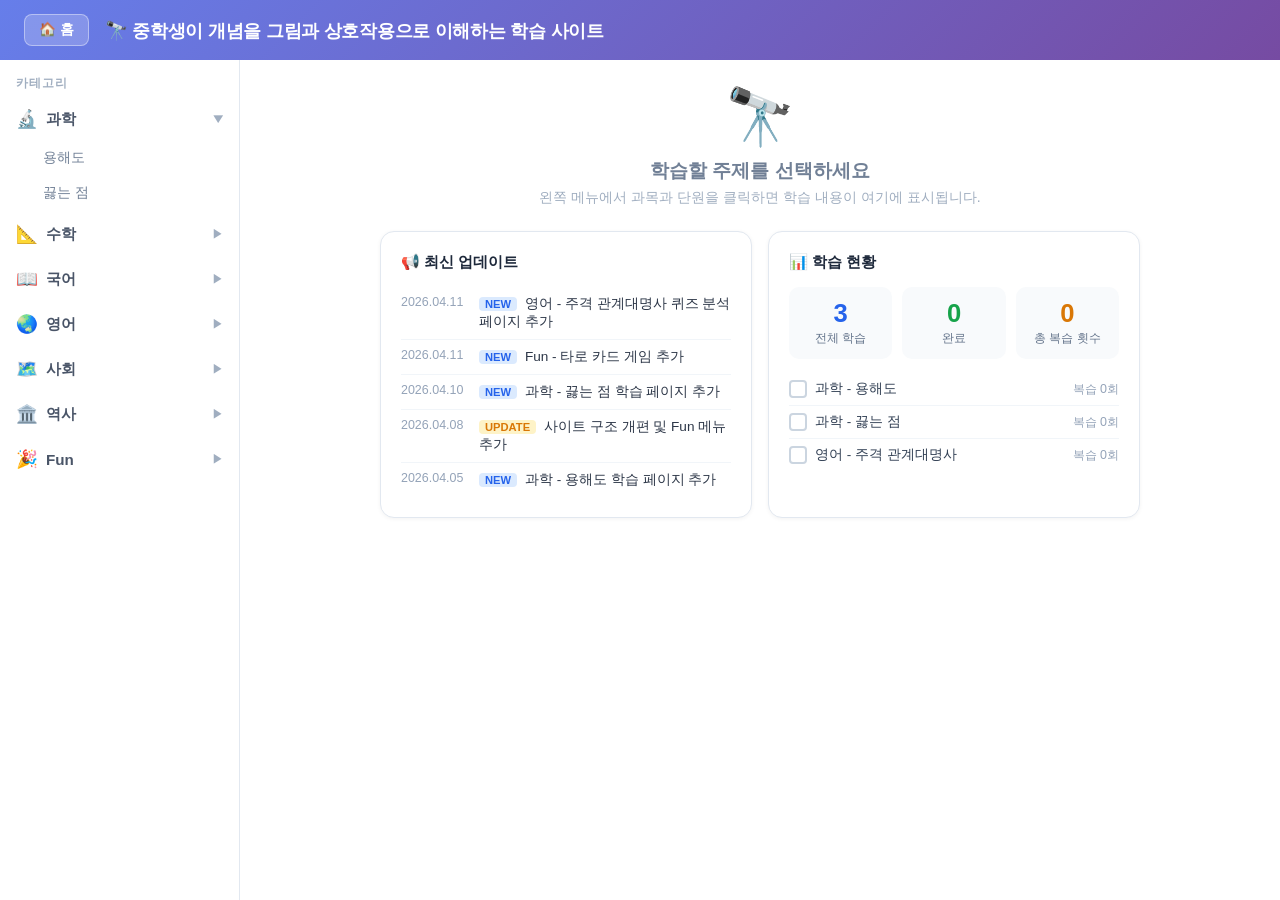
==== commit 9a5d98ec: "Add home button, dashboard, study tracking, and tarot game - Add home button in header to return to " ====
--- a/index.html
+++ b/index.html
@@ -27,10 +27,25 @@
             flex-shrink: 0;
         }
 
+        .home-btn {
+            background: rgba(255,255,255,0.2);
+            border: 1px solid rgba(255,255,255,0.4);
+            color: white;
+            padding: 6px 14px;
+            border-radius: 8px;
+            cursor: pointer;
+            font-size: 0.85rem;
+            font-weight: 600;
+            transition: background 0.15s;
+            white-space: nowrap;
+        }
+        .home-btn:hover { background: rgba(255,255,255,0.35); }
+
         header h1 {
             font-size: 1.15rem;
             font-weight: 700;
             letter-spacing: -0.3px;
+            flex: 1;
         }
 
         .main-layout {
@@ -58,9 +73,7 @@
             padding: 0 16px 8px;
         }
 
-        .subject-group {
-            margin-bottom: 4px;
-        }
+        .subject-group { margin-bottom: 4px; }
 
         .subject-header {
             display: flex;
@@ -75,9 +88,7 @@
             user-select: none;
         }
         .subject-header:hover { background: #f7fafc; }
-
         .subject-header .icon { font-size: 1.1rem; }
-
         .subject-header .arrow {
             margin-left: auto;
             font-size: 0.7rem;
@@ -86,10 +97,7 @@
         }
         .subject-group.open .arrow { transform: rotate(90deg); }
 
-        .topic-list {
-            display: none;
-            padding-left: 0;
-        }
+        .topic-list { display: none; padding-left: 0; }
         .subject-group.open .topic-list { display: block; }
 
         .topic-item {
@@ -127,10 +135,7 @@
             gap: 8px;
         }
 
-        .breadcrumb {
-            font-size: 0.85rem;
-            color: #718096;
-        }
+        .breadcrumb { font-size: 0.85rem; color: #718096; }
         .breadcrumb span { color: #a0aec0; margin: 0 6px; }
         .breadcrumb strong { color: #2d3748; }
 
@@ -147,77 +152,167 @@
             display: block;
         }
 
+        /* 웰컴 + 대시보드 */
         .welcome-screen {
             display: flex;
             flex-direction: column;
             align-items: center;
+            height: 100%;
+            color: #2d3748;
+            overflow-y: auto;
+            padding: 24px 20px;
+        }
+        .welcome-header {
+            text-align: center;
+            margin-bottom: 24px;
+        }
+        .welcome-header .big-icon { font-size: 3.5rem; }
+        .welcome-header h2 { font-size: 1.2rem; color: #718096; font-weight: 600; margin-top: 8px; }
+        .welcome-header p { font-size: 0.88rem; color: #a0aec0; margin-top: 4px; }
+
+        .dashboard {
+            width: 100%;
+            max-width: 760px;
+            display: grid;
+            grid-template-columns: repeat(auto-fit, minmax(340px, 1fr));
+            gap: 16px;
+        }
+
+        .dash-card {
+            background: white;
+            border-radius: 14px;
+            padding: 20px;
+            border: 1px solid #e2e8f0;
+            box-shadow: 0 1px 4px rgba(0,0,0,0.05);
+        }
+        .dash-card h3 {
+            font-size: 0.95rem;
+            color: #1e293b;
+            margin-bottom: 14px;
+            display: flex;
+            align-items: center;
+            gap: 8px;
+        }
+
+        /* 최신 소식 */
+        .news-list { list-style: none; }
+        .news-item {
+            display: flex;
+            align-items: flex-start;
+            gap: 10px;
+            padding: 8px 0;
+            border-bottom: 1px solid #f1f5f9;
+            font-size: 0.85rem;
+        }
+        .news-item:last-child { border-bottom: none; }
+        .news-date {
+            color: #94a3b8;
+            font-size: 0.78rem;
+            white-space: nowrap;
+            min-width: 68px;
+        }
+        .news-badge {
+            display: inline-block;
+            padding: 1px 6px;
+            border-radius: 4px;
+            font-size: 0.7rem;
+            font-weight: 700;
+            margin-right: 4px;
+        }
+        .news-badge.new { background: #dbeafe; color: #2563eb; }
+        .news-badge.update { background: #fef3c7; color: #d97706; }
+
+        /* 학습 현황 */
+        .study-stats {
+            display: grid;
+            grid-template-columns: repeat(3, 1fr);
+            gap: 10px;
+            margin-bottom: 14px;
+        }
+        .stat-box {
+            text-align: center;
+            padding: 12px 8px;
+            border-radius: 10px;
+            background: #f8fafc;
+        }
+        .stat-box .stat-val {
+            font-size: 1.6rem;
+            font-weight: 800;
+        }
+        .stat-box .stat-label {
+            font-size: 0.75rem;
+            color: #64748b;
+            margin-top: 2px;
+        }
+
+        /* 학습 목록 */
+        .study-list { list-style: none; }
+        .study-item {
+            display: flex;
+            align-items: center;
+            gap: 8px;
+            padding: 7px 0;
+            border-bottom: 1px solid #f1f5f9;
+            font-size: 0.85rem;
+        }
+        .study-item:last-child { border-bottom: none; }
+        .study-check {
+            width: 18px; height: 18px;
+            border-radius: 4px;
+            border: 2px solid #cbd5e0;
+            cursor: pointer;
+            display: flex;
+            align-items: center;
             justify-content: center;
-            height: 100%;
-            color: #a0aec0;
-            text-align: center;
-            gap: 12px;
-        }
-        .welcome-screen .big-icon { font-size: 4rem; }
-        .welcome-screen h2 { font-size: 1.2rem; color: #718096; font-weight: 600; }
-        .welcome-screen p { font-size: 0.9rem; }
-
-        /* 스크롤바 스타일 */
+            font-size: 0.7rem;
+            color: white;
+            transition: all 0.15s;
+            flex-shrink: 0;
+        }
+        .study-check.done {
+            background: #16a34a;
+            border-color: #16a34a;
+        }
+        .study-name { flex: 1; color: #334155; }
+        .study-count {
+            font-size: 0.78rem;
+            color: #94a3b8;
+            white-space: nowrap;
+        }
+
+        /* 스크롤바 */
         .sidebar::-webkit-scrollbar { width: 4px; }
         .sidebar::-webkit-scrollbar-thumb { background: #cbd5e0; border-radius: 4px; }
-
-        /* 모바일 반응형 */
+        .welcome-screen::-webkit-scrollbar { width: 4px; }
+        .welcome-screen::-webkit-scrollbar-thumb { background: #cbd5e0; border-radius: 4px; }
+
+        /* 모바일 */
         @media (max-width: 640px) {
             body { height: auto; min-height: 100vh; }
-
             header h1 { font-size: 0.95rem; }
-
-            .main-layout {
-                flex-direction: column;
-                overflow: visible;
+            .home-btn { padding: 5px 10px; font-size: 0.78rem; }
+            .main-layout { flex-direction: column; overflow: visible; }
+            .sidebar {
+                width: 100%; min-width: unset;
+                border-right: none; border-bottom: 1px solid #e2e8f0;
+                padding: 8px 0; overflow-y: visible;
             }
-
-            .sidebar {
-                width: 100%;
-                min-width: unset;
-                border-right: none;
-                border-bottom: 1px solid #e2e8f0;
-                padding: 8px 0;
-                overflow-y: visible;
-            }
-
             .sidebar-title { padding: 6px 12px 4px; }
-
             .subject-group { margin-bottom: 0; }
-
-            .subject-header {
-                padding: 8px 12px;
-                font-size: 0.9rem;
-            }
-
-            .topic-item {
-                padding: 7px 12px 7px 32px;
-                font-size: 0.85rem;
-            }
-
+            .subject-header { padding: 8px 12px; font-size: 0.9rem; }
+            .topic-item { padding: 7px 12px 7px 32px; font-size: 0.85rem; }
             .content-area { overflow: visible; }
-
-            .content-frame-wrap {
-                overflow: visible;
-                height: auto;
-            }
-
-            #content-iframe {
-                height: 70vh;
-                min-height: 400px;
-            }
-
-            .welcome-screen { padding: 40px 16px; height: auto; }
+            .content-frame-wrap { overflow: visible; height: auto; }
+            #content-iframe { height: 70vh; min-height: 400px; }
+            .welcome-screen { padding: 16px 12px; height: auto; }
+            .dashboard { grid-template-columns: 1fr; }
         }
     </style>
 </head>
 <body>
 
 <header>
+    <button class="home-btn" onclick="goHome()">🏠 홈</button>
     <h1>🔭 중학생이 개념을 그림과 상호작용으로 이해하는 학습 사이트</h1>
 </header>
 
@@ -270,6 +365,7 @@
                 <span class="arrow">▶</span>
             </div>
             <div class="topic-list">
+                <a class="topic-item" href="#" data-src="souhogisim/english-1-relative-pronoun-quiz.html" data-subject="영어" data-topic="주격 관계대명사 퀴즈 분석">주격 관계대명사 퀴즈 분석</a>
                 <a class="topic-item coming-soon" href="#" data-subject="영어" data-topic="문법">문법 (준비 중)</a>
             </div>
         </div>
@@ -306,6 +402,7 @@
                 <a class="topic-item" href="#" data-src="fun.html#lotto" data-subject="Fun" data-topic="로또 번호 생성기">🎱 로또 번호 생성기</a>
                 <a class="topic-item" href="#" data-src="fun.html#menu" data-subject="Fun" data-topic="오늘 저녁 뭐 먹지?">🍽️ 오늘 저녁 뭐 먹지?</a>
                 <a class="topic-item" href="#" data-src="fun.html#arts" data-subject="Fun" data-topic="Google Arts &amp; Culture">🎨 Google Arts &amp; Culture</a>
+                <a class="topic-item" href="#" data-src="fun.html#tarot" data-subject="Fun" data-topic="타로 카드">🔮 타로 카드</a>
                 <a class="topic-item" href="#" data-src="fun.html#contact" data-subject="Fun" data-topic="제휴 문의">🤝 제휴 문의</a>
                 <a class="topic-item" href="#" data-src="fun.html#comments" data-subject="Fun" data-topic="댓글">💬 댓글</a>
             </div>
@@ -325,9 +422,62 @@
 
         <div class="content-frame-wrap">
             <div class="welcome-screen" id="welcome-screen">
-                <div class="big-icon">🔭</div>
-                <h2>학습할 주제를 선택하세요</h2>
-                <p id="welcome-hint">왼쪽 메뉴에서 과목과 단원을 클릭하면<br>학습 내용이 여기에 표시됩니다.</p>
+                <div class="welcome-header">
+                    <div class="big-icon">🔭</div>
+                    <h2>학습할 주제를 선택하세요</h2>
+                    <p id="welcome-hint">왼쪽 메뉴에서 과목과 단원을 클릭하면 학습 내용이 여기에 표시됩니다.</p>
+                </div>
+
+                <div class="dashboard">
+                    <!-- 최신 소식 -->
+                    <div class="dash-card">
+                        <h3>📢 최신 업데이트</h3>
+                        <ul class="news-list">
+                            <li class="news-item">
+                                <span class="news-date">2026.04.11</span>
+                                <div><span class="news-badge new">NEW</span> 영어 - 주격 관계대명사 퀴즈 분석 페이지 추가</div>
+                            </li>
+                            <li class="news-item">
+                                <span class="news-date">2026.04.11</span>
+                                <div><span class="news-badge new">NEW</span> Fun - 타로 카드 게임 추가</div>
+                            </li>
+                            <li class="news-item">
+                                <span class="news-date">2026.04.10</span>
+                                <div><span class="news-badge new">NEW</span> 과학 - 끓는 점 학습 페이지 추가</div>
+                            </li>
+                            <li class="news-item">
+                                <span class="news-date">2026.04.08</span>
+                                <div><span class="news-badge update">UPDATE</span> 사이트 구조 개편 및 Fun 메뉴 추가</div>
+                            </li>
+                            <li class="news-item">
+                                <span class="news-date">2026.04.05</span>
+                                <div><span class="news-badge new">NEW</span> 과학 - 용해도 학습 페이지 추가</div>
+                            </li>
+                        </ul>
+                    </div>
+
+                    <!-- 학습 현황 -->
+                    <div class="dash-card">
+                        <h3>📊 학습 현황</h3>
+                        <div class="study-stats">
+                            <div class="stat-box">
+                                <div class="stat-val" style="color:#2563eb;" id="stat-total">3</div>
+                                <div class="stat-label">전체 학습</div>
+                            </div>
+                            <div class="stat-box">
+                                <div class="stat-val" style="color:#16a34a;" id="stat-done">0</div>
+                                <div class="stat-label">완료</div>
+                            </div>
+                            <div class="stat-box">
+                                <div class="stat-val" style="color:#d97706;" id="stat-reviews">0</div>
+                                <div class="stat-label">총 복습 횟수</div>
+                            </div>
+                        </div>
+                        <ul class="study-list" id="study-list">
+                            <!-- JS로 채워짐 -->
+                        </ul>
+                    </div>
+                </div>
             </div>
             <iframe id="content-iframe" style="display:none" title="학습 콘텐츠"></iframe>
         </div>
@@ -336,47 +486,123 @@
 </div>
 
 <script>
+    // 학습 페이지 목록 (key: localStorage 키, name: 표시명, src: 경로)
+    var STUDY_PAGES = [
+        { key: 'science-1-solubility', name: '과학 - 용해도', src: 'souhogisim/science-1-solubility.html' },
+        { key: 'science-2-boiling-point', name: '과학 - 끓는 점', src: 'souhogisim/science-2-boiling-point.html' },
+        { key: 'english-1-relative-pronoun', name: '영어 - 주격 관계대명사', src: 'souhogisim/english-1-relative-pronoun-quiz.html' }
+    ];
+
+    // localStorage 헬퍼
+    function getStudyData() {
+        try { return JSON.parse(localStorage.getItem('studyData')) || {}; } catch(e) { return {}; }
+    }
+    function saveStudyData(data) {
+        localStorage.setItem('studyData', JSON.stringify(data));
+    }
+
+    // 복습 횟수 증가
+    function recordVisit(src) {
+        var data = getStudyData();
+        var page = STUDY_PAGES.find(function(p) { return src.indexOf(p.src) !== -1; });
+        if (!page) return;
+        if (!data[page.key]) data[page.key] = { visits: 0, done: false };
+        data[page.key].visits++;
+        saveStudyData(data);
+    }
+
+    // 학습 완료 토글
+    function toggleDone(key) {
+        var data = getStudyData();
+        if (!data[key]) data[key] = { visits: 0, done: false };
+        data[key].done = !data[key].done;
+        saveStudyData(data);
+        renderDashboard();
+    }
+
+    // 대시보드 렌더링
+    function renderDashboard() {
+        var data = getStudyData();
+        var totalReviews = 0;
+        var doneCount = 0;
+        var listEl = document.getElementById('study-list');
+        listEl.innerHTML = '';
+
+        STUDY_PAGES.forEach(function(page) {
+            var d = data[page.key] || { visits: 0, done: false };
+            totalReviews += d.visits;
+            if (d.done) doneCount++;
+
+            var li = document.createElement('li');
+            li.className = 'study-item';
+            li.innerHTML =
+                '<div class="study-check ' + (d.done ? 'done' : '') + '" onclick="toggleDone(\'' + page.key + '\')">' +
+                    (d.done ? '&#10003;' : '') +
+                '</div>' +
+                '<span class="study-name">' + page.name + '</span>' +
+                '<span class="study-count">복습 ' + d.visits + '회</span>';
+            listEl.appendChild(li);
+        });
+
+        document.getElementById('stat-total').textContent = STUDY_PAGES.length;
+        document.getElementById('stat-done').textContent = doneCount;
+        document.getElementById('stat-reviews').textContent = totalReviews;
+    }
+
+    // 홈으로 돌아가기
+    function goHome() {
+        var iframe = document.getElementById('content-iframe');
+        var welcome = document.getElementById('welcome-screen');
+        iframe.style.display = 'none';
+        iframe.src = '';
+        welcome.style.display = 'flex';
+        document.getElementById('breadcrumb-bar').style.display = 'none';
+        document.querySelectorAll('.topic-item').forEach(function(t) { t.classList.remove('active'); });
+        renderDashboard();
+    }
+
     function toggleGroup(id) {
-        const group = document.getElementById(id);
+        var group = document.getElementById(id);
         group.classList.toggle('open');
     }
 
     document.querySelectorAll('.topic-item:not(.coming-soon)').forEach(function(item) {
         item.addEventListener('click', function(e) {
             e.preventDefault();
-            const src = this.dataset.src;
-            const subject = this.dataset.subject;
-            const topic = this.dataset.topic;
-
-            // 활성 표시
+            var src = this.dataset.src;
+            var subject = this.dataset.subject;
+            var topic = this.dataset.topic;
+
             document.querySelectorAll('.topic-item').forEach(function(t) { t.classList.remove('active'); });
             this.classList.add('active');
 
-            // 브레드크럼
             document.getElementById('bc-subject').textContent = subject;
             document.getElementById('bc-topic').textContent = topic;
             document.getElementById('breadcrumb-bar').style.display = 'flex';
 
-            // iframe 로드
-            const iframe = document.getElementById('content-iframe');
-            const welcome = document.getElementById('welcome-screen');
+            var iframe = document.getElementById('content-iframe');
+            var welcome = document.getElementById('welcome-screen');
             iframe.src = src;
             iframe.style.display = 'block';
             welcome.style.display = 'none';
+
+            // 복습 횟수 기록
+            recordVisit(src);
         });
     });
 
     document.querySelectorAll('.topic-item.coming-soon').forEach(function(item) {
-        item.addEventListener('click', function(e) {
-            e.preventDefault();
-        });
+        item.addEventListener('click', function(e) { e.preventDefault(); });
     });
 
-    // 모바일 환영 문구 변경
+    // 모바일 환영 문구
     if (window.matchMedia('(max-width: 640px)').matches) {
         var hint = document.getElementById('welcome-hint');
-        if (hint) hint.innerHTML = '위쪽 메뉴에서 과목과 단원을 클릭하면<br>학습 내용이 여기에 표시됩니다.';
-    }
+        if (hint) hint.textContent = '위쪽 메뉴에서 과목과 단원을 클릭하면 학습 내용이 여기에 표시됩니다.';
+    }
+
+    // 초기 대시보드 렌더링
+    renderDashboard();
 </script>
 
 </body>
